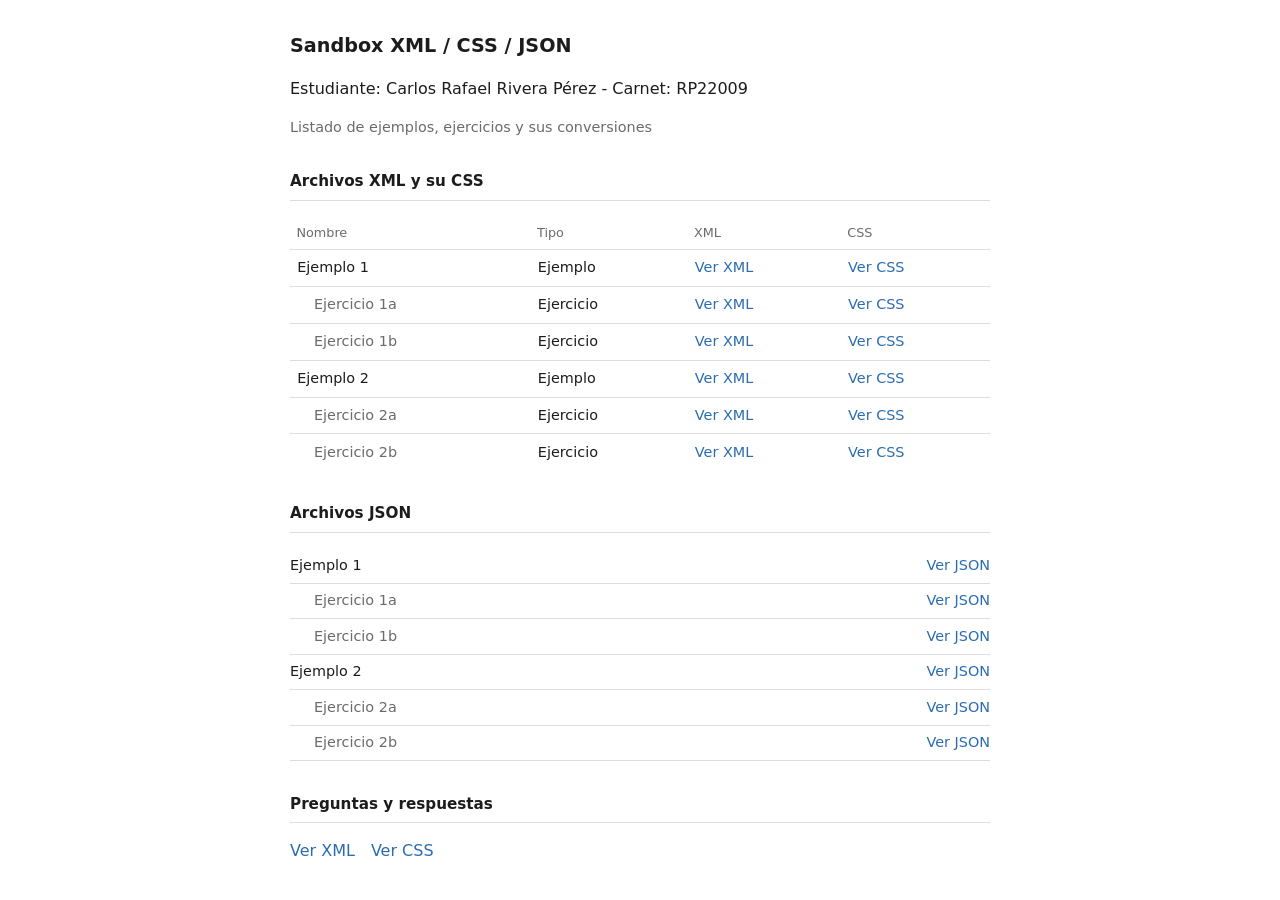
==== index.html @ c81253fe "Add Web Data" ====
<!DOCTYPE html>
<html lang="es">
<head>
<meta charset="UTF-8">
<meta name="viewport" content="width=device-width, initial-scale=1.0">
<title>Índice — Sandbox XML / CSS / JSON</title>
<link rel="stylesheet" href="style.css">
</head>
<body>
<main>
  <h1>Sandbox XML / CSS / JSON</h1>
  <p>Estudiante: Carlos Rafael Rivera Pérez - Carnet: RP22009</p>
  <p class="subtitulo">Listado de ejemplos, ejercicios y sus conversiones</p>

  <section>
    <h2>Archivos XML y su CSS</h2>
    <table>
      <thead>
        <tr><th>Nombre</th><th>Tipo</th><th>XML</th><th>CSS</th></tr>
      </thead>
      <tbody id="tabla-xml"></tbody>
    </table>
  </section>

  <section>
    <h2>Archivos JSON</h2>
    <ul id="lista-json"></ul>
  </section>

  <section>
    <h2>Preguntas y respuestas</h2>
    <ul class="lista-simple">
      <li><a href="preguntas-respuestas.xml" target="_blank" rel="noopener">Ver XML</a></li>
      <li><a href="preguntas-respuestas.css" target="_blank" rel="noopener">Ver CSS</a></li>
    </ul>
  </section>
</main>

<script>
  // Edita este arreglo con los nombres reales de tus archivos.
  // Cada ejemplo puede tener varios ejercicios basados en él.
  const ejemplos = [
    {
      nombre: "Ejemplo 1",
      xml: "rp22009-ejemplo1.xml", css: "rp22009-ejemplo1.css", json: "rp22009-ejemplo1.json",
      ejercicios: [
        { nombre: "Ejercicio 1a", xml: "rp22009-ejercicio1a.xml", css: "rp22009-ejercicio1a.css", json: "rp22009-ejercicio1a.json" },
        { nombre: "Ejercicio 1b", xml: "rp22009-ejercicio1b.xml", css: "rp22009-ejercicio1b.css", json: "rp22009-ejercicio1b.json" },
      ],
    },
    {
      nombre: "Ejemplo 2",
      xml: "rp22009-ejemplo2.xml", css: "rp22009-ejemplo2.css", json: "rp22009-ejemplo2.json",
      ejercicios: [
        { nombre: "Ejercicio 2a", xml: "rp22009-ejercicio2a.xml", css: "rp22009-ejercicio2a.css", json: "rp22009-ejercicio2a.json" },
        { nombre: "Ejercicio 2b", xml: "rp22009-ejercicio2b.xml", css: "rp22009-ejercicio2b.css", json: "rp22009-ejercicio2b.json" },
      ],
    },
  ];

  const tbody = document.getElementById("tabla-xml");
  const listaJson = document.getElementById("lista-json");

  function filaXml(item, tipo) {
    const fila = document.createElement("tr");
    fila.className = tipo === "Ejemplo" ? "fila-ejemplo" : "fila-ejercicio";
    fila.innerHTML = `
      <td>${item.nombre}</td>
      <td>${tipo}</td>
      <td><a href="${item.xml}" target="_blank" rel="noopener">Ver XML</a></td>
      <td><a href="${item.css}" target="_blank" rel="noopener">Ver CSS</a></td>
    `;
    return fila;
  }

  function itemJson(item, tipo) {
    const li = document.createElement("li");
    li.className = tipo === "Ejemplo" ? "item-ejemplo" : "item-ejercicio";
    li.innerHTML = `<span>${item.nombre}</span><a href="${item.json}" target="_blank" rel="noopener">Ver JSON</a>`;
    return li;
  }

  ejemplos.forEach(ej => {
    tbody.appendChild(filaXml(ej, "Ejemplo"));
    listaJson.appendChild(itemJson(ej, "Ejemplo"));
    ej.ejercicios.forEach(ex => {
      tbody.appendChild(filaXml(ex, "Ejercicio"));
      listaJson.appendChild(itemJson(ex, "Ejercicio"));
    });
  });
</script>
</body>
</html>
---- style.css ----
/* style.css   RP22009 - Carlos Rafael Rivera Pérez */

:root {
  --fg: #1c1c1c;
  --muted: #6b6b6b;
  --border: #ddd;
  --accent: #2b6cb0;
}

* { box-sizing: border-box; }

body {
  margin: 0;
  padding: 2rem 1.5rem;
  font-family: system-ui, sans-serif;
  color: var(--fg);
  line-height: 1.5;
}

main { max-width: 700px; margin: 0 auto; }

h1 { font-size: 1.2rem; margin: 0 0 0.25rem; }
.subtitulo { color: var(--muted); font-size: 0.9rem; margin: 0 0 2rem; }

h2 {
  font-size: 0.95rem;
  border-bottom: 1px solid var(--border);
  padding-bottom: 0.4rem;
  margin: 2rem 0 1rem;
}

table { width: 100%; border-collapse: collapse; font-size: 0.9rem; }
th { text-align: left; color: var(--muted); font-weight: 500; font-size: 0.8rem; padding: 0.4rem; }
td { padding: 0.45rem; border-top: 1px solid var(--border); }

.fila-ejercicio td:first-child { padding-left: 1.5rem; color: var(--muted); }

a { color: var(--accent); text-decoration: none; }
a:hover, a:focus-visible { text-decoration: underline; }
a:focus-visible { outline: 2px solid var(--accent); outline-offset: 2px; }

ul#lista-json { list-style: none; padding: 0; margin: 0; }
ul#lista-json li {
  display: flex;
  justify-content: space-between;
  padding: 0.4rem 0;
  border-bottom: 1px solid var(--border);
  font-size: 0.9rem;
}
ul#lista-json li.item-ejercicio span { padding-left: 1.5rem; color: var(--muted); }

.lista-simple { list-style: none; display: flex; gap: 1rem; padding: 0; margin: 0; }
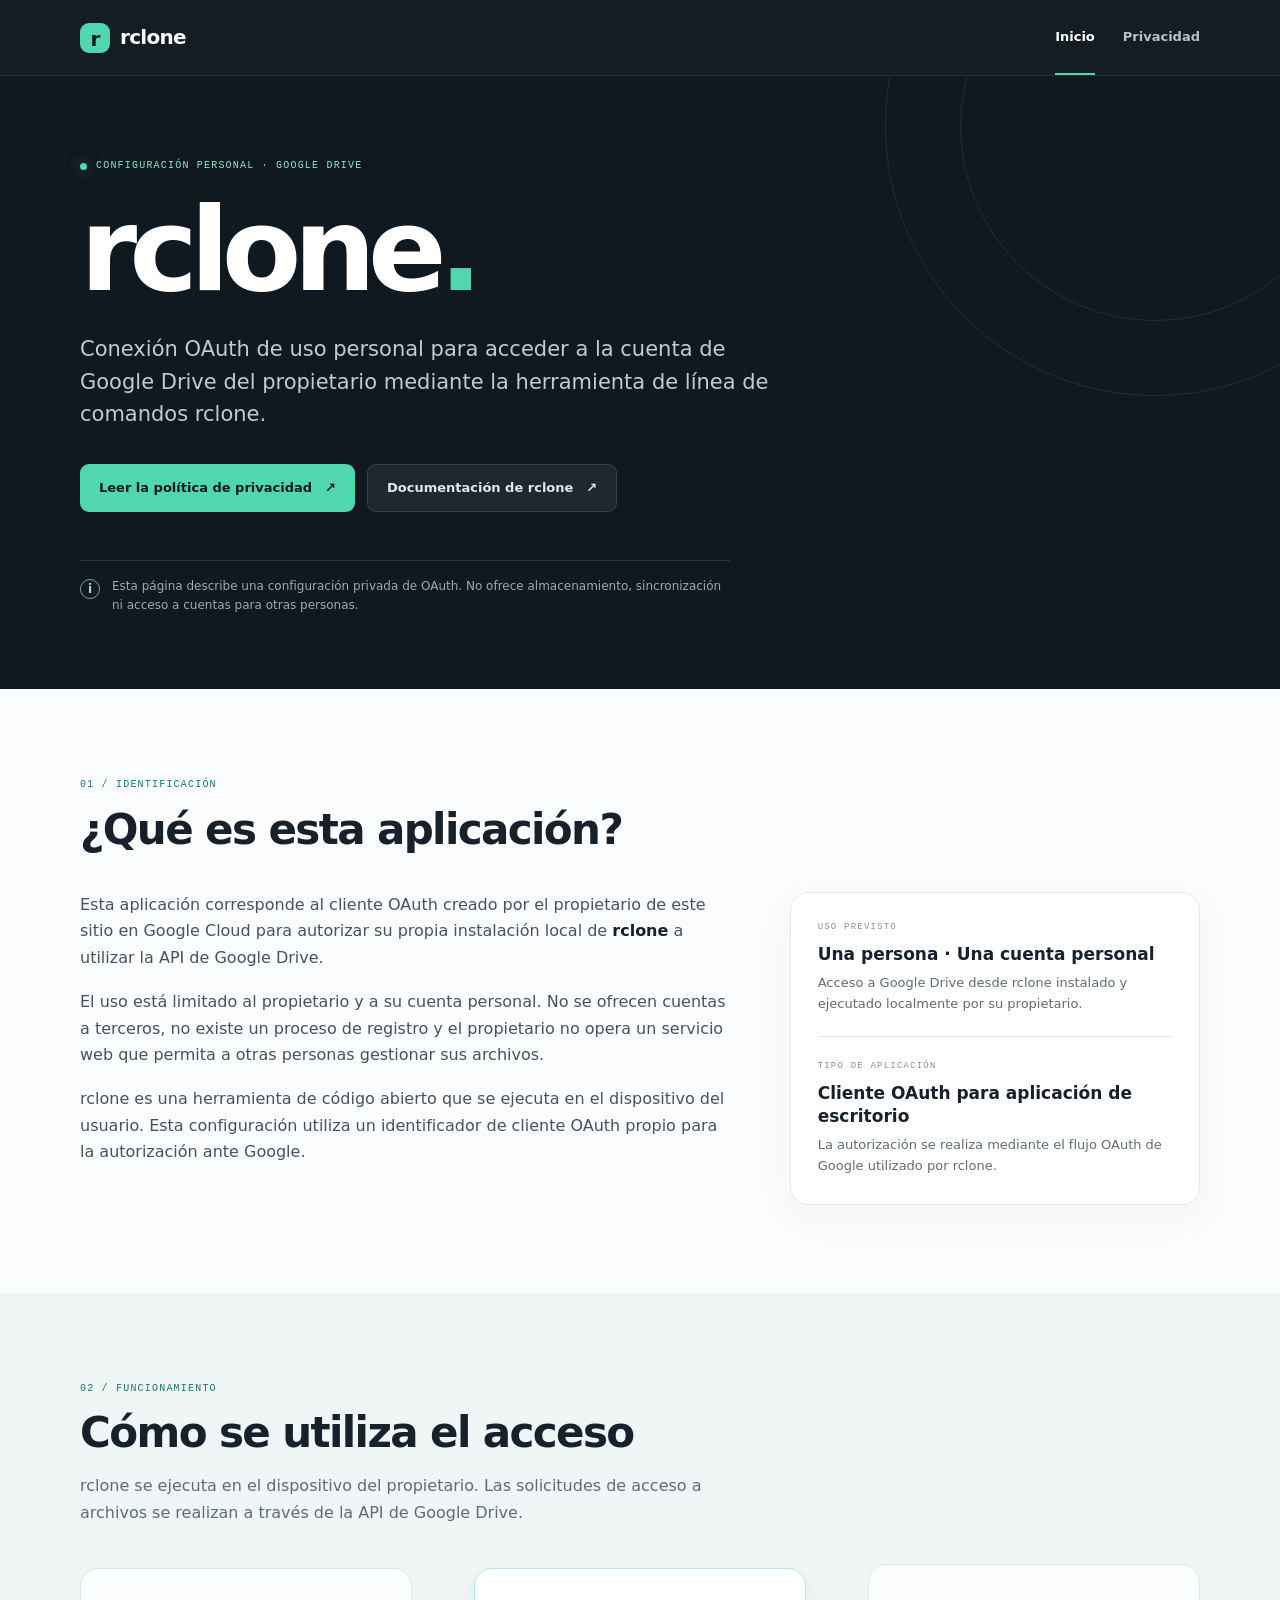
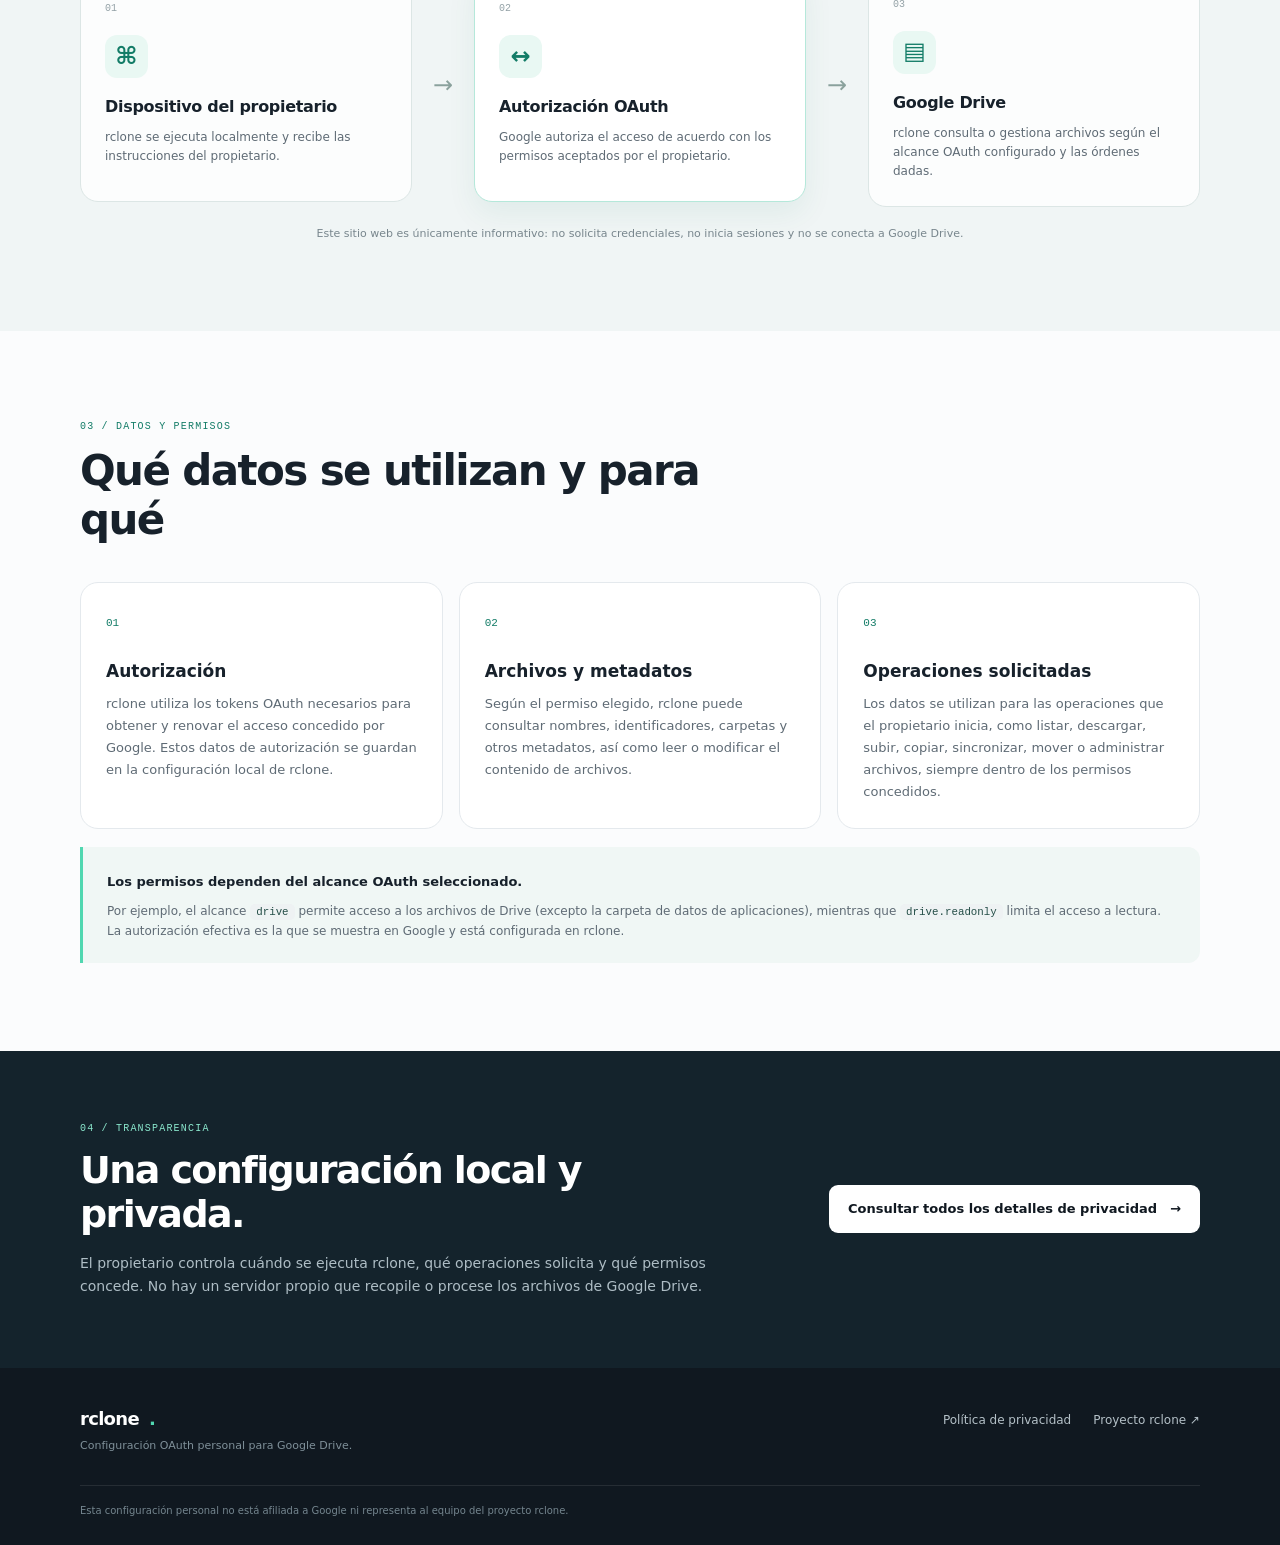
==== commit 4b670a84: "Update Website Rclone Personal Configuration for Bots" ====
--- a/index.html
+++ b/index.html
@@ -1,93 +1,157 @@
-<!DOCTYPE html>
+<!doctype html>
 <html lang="es">
 <head>
-<meta charset="UTF-8">
-<meta name="viewport" content="width=device-width, initial-scale=1.0">
-<title>Índice — Sandbox XML / CSS / JSON</title>
-<link rel="stylesheet" href="style.css">
+  <meta charset="utf-8">
+  <meta name="viewport" content="width=device-width, initial-scale=1">
+  <meta name="description" content="Información sobre la configuración OAuth personal que permite al propietario usar rclone con su propia cuenta de Google Drive.">
+  <meta name="theme-color" content="#101820">
+  <meta name="google-site-verification" content="hjGsg-Y7fbM9pnwWLddr-jOocxKU720xtEqjxsLPez4" />
+  <title>rclone — conexión personal con Google Drive</title>
+  <link rel="stylesheet" href="styles.css">
 </head>
 <body>
-<main>
-  <h1>Sandbox XML / CSS / JSON</h1>
-  <p>Estudiante: Carlos Rafael Rivera Pérez - Carnet: RP22009</p>
-  <p class="subtitulo">Listado de ejemplos, ejercicios y sus conversiones</p>
+  <a class="skip-link" href="#contenido">Saltar al contenido</a>
 
-  <section>
-    <h2>Archivos XML y su CSS</h2>
-    <table>
-      <thead>
-        <tr><th>Nombre</th><th>Tipo</th><th>XML</th><th>CSS</th></tr>
-      </thead>
-      <tbody id="tabla-xml"></tbody>
-    </table>
-  </section>
+  <header class="site-header">
+    <div class="container header-inner">
+      <a class="brand" href="index.html" aria-label="rclone, inicio">
+        <span class="brand-mark" aria-hidden="true">r</span>
+        <span>rclone</span>
+      </a>
+      <nav aria-label="Navegación principal">
+        <a class="nav-link active" href="index.html" aria-current="page">Inicio</a>
+        <a class="nav-link" href="privacy.html">Privacidad</a>
+      </nav>
+    </div>
+  </header>
 
-  <section>
-    <h2>Archivos JSON</h2>
-    <ul id="lista-json"></ul>
-  </section>
+  <main id="contenido">
+    <section class="hero">
+      <div class="container hero-content">
+        <p class="eyebrow"><span class="eyebrow-dot"></span> CONFIGURACIÓN PERSONAL · GOOGLE DRIVE</p>
+        <h1>rclone<span class="hero-period">.</span></h1>
+        <p class="hero-lead">Conexión OAuth de uso personal para acceder a la cuenta de Google Drive del propietario mediante la herramienta de línea de comandos rclone.</p>
+        <div class="hero-actions">
+          <a class="button button-primary" href="privacy.html">Leer la política de privacidad <span aria-hidden="true">↗</span></a>
+          <a class="button button-quiet" href="https://rclone.org/drive/" target="_blank" rel="noopener noreferrer">Documentación de rclone <span aria-hidden="true">↗</span></a>
+        </div>
+        <div class="hero-note">
+          <span class="note-icon" aria-hidden="true">i</span>
+          <p>Esta página describe una configuración privada de OAuth. No ofrece almacenamiento, sincronización ni acceso a cuentas para otras personas.</p>
+        </div>
+      </div>
+      <div class="hero-orbit orbit-one" aria-hidden="true"></div>
+      <div class="hero-orbit orbit-two" aria-hidden="true"></div>
+    </section>
 
-  <section>
-    <h2>Preguntas y respuestas</h2>
-    <ul class="lista-simple">
-      <li><a href="preguntas-respuestas.xml" target="_blank" rel="noopener">Ver XML</a></li>
-      <li><a href="preguntas-respuestas.css" target="_blank" rel="noopener">Ver CSS</a></li>
-    </ul>
-  </section>
-</main>
+    <section class="section container">
+      <div class="section-heading">
+        <p class="eyebrow">01 / IDENTIFICACIÓN</p>
+        <h2>¿Qué es esta aplicación?</h2>
+      </div>
+      <div class="intro-grid">
+        <div class="prose">
+          <p>Esta aplicación corresponde al cliente OAuth creado por el propietario de este sitio en Google Cloud para autorizar su propia instalación local de <strong>rclone</strong> a utilizar la API de Google Drive.</p>
+          <p>El uso está limitado al propietario y a su cuenta personal. No se ofrecen cuentas a terceros, no existe un proceso de registro y el propietario no opera un servicio web que permita a otras personas gestionar sus archivos.</p>
+          <p>rclone es una herramienta de código abierto que se ejecuta en el dispositivo del usuario. Esta configuración utiliza un identificador de cliente OAuth propio para la autorización ante Google.</p>
+        </div>
+        <aside class="info-card">
+          <span class="card-label">USO PREVISTO</span>
+          <strong>Una persona · Una cuenta personal</strong>
+          <p>Acceso a Google Drive desde rclone instalado y ejecutado localmente por su propietario.</p>
+          <div class="card-divider"></div>
+          <span class="card-label">TIPO DE APLICACIÓN</span>
+          <strong>Cliente OAuth para aplicación de escritorio</strong>
+          <p>La autorización se realiza mediante el flujo OAuth de Google utilizado por rclone.</p>
+        </aside>
+      </div>
+    </section>
 
-<script>
-  // Edita este arreglo con los nombres reales de tus archivos.
-  // Cada ejemplo puede tener varios ejercicios basados en él.
-  const ejemplos = [
-    {
-      nombre: "Ejemplo 1",
-      xml: "rp22009-ejemplo1.xml", css: "rp22009-ejemplo1.css", json: "rp22009-ejemplo1.json",
-      ejercicios: [
-        { nombre: "Ejercicio 1a", xml: "rp22009-ejercicio1a.xml", css: "rp22009-ejercicio1a.css", json: "rp22009-ejercicio1a.json" },
-        { nombre: "Ejercicio 1b", xml: "rp22009-ejercicio1b.xml", css: "rp22009-ejercicio1b.css", json: "rp22009-ejercicio1b.json" },
-      ],
-    },
-    {
-      nombre: "Ejemplo 2",
-      xml: "rp22009-ejemplo2.xml", css: "rp22009-ejemplo2.css", json: "rp22009-ejemplo2.json",
-      ejercicios: [
-        { nombre: "Ejercicio 2a", xml: "rp22009-ejercicio2a.xml", css: "rp22009-ejercicio2a.css", json: "rp22009-ejercicio2a.json" },
-        { nombre: "Ejercicio 2b", xml: "rp22009-ejercicio2b.xml", css: "rp22009-ejercicio2b.css", json: "rp22009-ejercicio2b.json" },
-      ],
-    },
-  ];
+    <section class="section section-tint">
+      <div class="container">
+        <div class="section-heading">
+          <p class="eyebrow">02 / FUNCIONAMIENTO</p>
+          <h2>Cómo se utiliza el acceso</h2>
+          <p class="section-subtitle">rclone se ejecuta en el dispositivo del propietario. Las solicitudes de acceso a archivos se realizan a través de la API de Google Drive.</p>
+        </div>
+        <div class="flow" aria-label="Flujo de acceso">
+          <div class="flow-step">
+            <span class="flow-number">01</span>
+            <div class="flow-symbol" aria-hidden="true">⌘</div>
+            <h3>Dispositivo del propietario</h3>
+            <p>rclone se ejecuta localmente y recibe las instrucciones del propietario.</p>
+          </div>
+          <div class="flow-arrow" aria-hidden="true">→</div>
+          <div class="flow-step flow-step-featured">
+            <span class="flow-number">02</span>
+            <div class="flow-symbol" aria-hidden="true">↔</div>
+            <h3>Autorización OAuth</h3>
+            <p>Google autoriza el acceso de acuerdo con los permisos aceptados por el propietario.</p>
+          </div>
+          <div class="flow-arrow" aria-hidden="true">→</div>
+          <div class="flow-step">
+            <span class="flow-number">03</span>
+            <div class="flow-symbol" aria-hidden="true">▤</div>
+            <h3>Google Drive</h3>
+            <p>rclone consulta o gestiona archivos según el alcance OAuth configurado y las órdenes dadas.</p>
+          </div>
+        </div>
+        <p class="flow-caption">Este sitio web es únicamente informativo: no solicita credenciales, no inicia sesiones y no se conecta a Google Drive.</p>
+      </div>
+    </section>
 
-  const tbody = document.getElementById("tabla-xml");
-  const listaJson = document.getElementById("lista-json");
+    <section class="section container">
+      <div class="section-heading">
+        <p class="eyebrow">03 / DATOS Y PERMISOS</p>
+        <h2>Qué datos se utilizan y para qué</h2>
+      </div>
+      <div class="data-grid">
+        <article class="data-card">
+          <span class="data-icon" aria-hidden="true">01</span>
+          <h3>Autorización</h3>
+          <p>rclone utiliza los tokens OAuth necesarios para obtener y renovar el acceso concedido por Google. Estos datos de autorización se guardan en la configuración local de rclone.</p>
+        </article>
+        <article class="data-card">
+          <span class="data-icon" aria-hidden="true">02</span>
+          <h3>Archivos y metadatos</h3>
+          <p>Según el permiso elegido, rclone puede consultar nombres, identificadores, carpetas y otros metadatos, así como leer o modificar el contenido de archivos.</p>
+        </article>
+        <article class="data-card">
+          <span class="data-icon" aria-hidden="true">03</span>
+          <h3>Operaciones solicitadas</h3>
+          <p>Los datos se utilizan para las operaciones que el propietario inicia, como listar, descargar, subir, copiar, sincronizar, mover o administrar archivos, siempre dentro de los permisos concedidos.</p>
+        </article>
+      </div>
+      <div class="scope-note">
+        <strong>Los permisos dependen del alcance OAuth seleccionado.</strong>
+        <p>Por ejemplo, el alcance <code>drive</code> permite acceso a los archivos de Drive (excepto la carpeta de datos de aplicaciones), mientras que <code>drive.readonly</code> limita el acceso a lectura. La autorización efectiva es la que se muestra en Google y está configurada en rclone.</p>
+      </div>
+    </section>
 
-  function filaXml(item, tipo) {
-    const fila = document.createElement("tr");
-    fila.className = tipo === "Ejemplo" ? "fila-ejemplo" : "fila-ejercicio";
-    fila.innerHTML = `
-      <td>${item.nombre}</td>
-      <td>${tipo}</td>
-      <td><a href="${item.xml}" target="_blank" rel="noopener">Ver XML</a></td>
-      <td><a href="${item.css}" target="_blank" rel="noopener">Ver CSS</a></td>
-    `;
-    return fila;
-  }
+    <section class="closing-section">
+      <div class="container closing-inner">
+        <div>
+          <p class="eyebrow">04 / TRANSPARENCIA</p>
+          <h2>Una configuración local y privada.</h2>
+          <p>El propietario controla cuándo se ejecuta rclone, qué operaciones solicita y qué permisos concede. No hay un servidor propio que recopile o procese los archivos de Google Drive.</p>
+        </div>
+        <a class="button button-light" href="privacy.html">Consultar todos los detalles de privacidad <span aria-hidden="true">→</span></a>
+      </div>
+    </section>
+  </main>
 
-  function itemJson(item, tipo) {
-    const li = document.createElement("li");
-    li.className = tipo === "Ejemplo" ? "item-ejemplo" : "item-ejercicio";
-    li.innerHTML = `<span>${item.nombre}</span><a href="${item.json}" target="_blank" rel="noopener">Ver JSON</a>`;
-    return li;
-  }
-
-  ejemplos.forEach(ej => {
-    tbody.appendChild(filaXml(ej, "Ejemplo"));
-    listaJson.appendChild(itemJson(ej, "Ejemplo"));
-    ej.ejercicios.forEach(ex => {
-      tbody.appendChild(filaXml(ex, "Ejercicio"));
-      listaJson.appendChild(itemJson(ex, "Ejercicio"));
-    });
-  });
-</script>
+  <footer class="site-footer">
+    <div class="container footer-inner">
+      <div>
+        <a class="footer-brand" href="index.html">rclone<span>.</span></a>
+        <p>Configuración OAuth personal para Google Drive.</p>
+      </div>
+      <div class="footer-links">
+        <a href="privacy.html">Política de privacidad</a>
+        <a href="https://rclone.org/" target="_blank" rel="noopener noreferrer">Proyecto rclone ↗</a>
+      </div>
+      <p class="footer-fine">Esta configuración personal no está afiliada a Google ni representa al equipo del proyecto rclone.</p>
+    </div>
+  </footer>
 </body>
 </html>
--- a/styles.css
+++ b/styles.css
@@ -0,0 +1,182 @@
+:root {
+  color-scheme: light;
+  --ink: #17212b;
+  --muted: #5f6b75;
+  --muted-light: #83909b;
+  --paper: #fbfcfd;
+  --white: #ffffff;
+  --line: #e4e9ed;
+  --soft: #f2f6f7;
+  --dark: #101820;
+  --dark-soft: #192630;
+  --accent: #50d7b0;
+  --accent-dark: #137c67;
+  --accent-pale: #e9f8f3;
+  --blue: #b7d4ff;
+  --max: 1120px;
+  --radius: 18px;
+  font-family: system-ui, -apple-system, BlinkMacSystemFont, 'Segoe UI', sans-serif;
+}
+
+* { box-sizing: border-box; }
+html { scroll-behavior: smooth; scroll-padding-top: 90px; }
+body { margin: 0; background: var(--paper); color: var(--ink); line-height: 1.65; -webkit-font-smoothing: antialiased; }
+a { color: var(--accent-dark); text-underline-offset: 3px; }
+a:hover { color: #095d4d; }
+.container { width: min(var(--max), calc(100% - 48px)); margin-inline: auto; }
+.skip-link { position: absolute; top: -60px; left: 16px; z-index: 20; padding: 10px 14px; background: white; color: var(--ink); border-radius: 8px; }
+.skip-link:focus { top: 12px; }
+
+.site-header { height: 76px; background: rgba(16, 24, 32, .98); color: white; border-bottom: 1px solid rgba(255,255,255,.08); }
+.header-inner { height: 100%; display: flex; align-items: center; justify-content: space-between; }
+.brand, .footer-brand { display: inline-flex; align-items: center; gap: 10px; color: white; text-decoration: none; font-family: system-ui, -apple-system, BlinkMacSystemFont, 'Segoe UI', sans-serif; font-weight: 800; font-size: 20px; letter-spacing: -.7px; }
+.brand:hover, .footer-brand:hover { color: white; }
+.brand-mark { display: grid; place-items: center; width: 30px; height: 30px; border-radius: 9px; background: var(--accent); color: var(--dark); font-family: system-ui, -apple-system, BlinkMacSystemFont, 'Segoe UI', sans-serif; font-size: 20px; font-weight: 800; }
+.site-header nav { display: flex; align-items: center; gap: 28px; height: 100%; }
+.nav-link { display: inline-flex; align-items: center; height: 100%; color: #b7c2cb; text-decoration: none; font-size: 13px; font-weight: 600; border-bottom: 2px solid transparent; transition: color .2s, border-color .2s; }
+.nav-link:hover, .nav-link.active { color: white; border-bottom-color: var(--accent); }
+
+.hero { position: relative; overflow: hidden; background: var(--dark); color: white; min-height: 520px; display: flex; align-items: center; }
+.hero-content { position: relative; z-index: 2; padding-block: 82px 74px; }
+.eyebrow { display: flex; align-items: center; gap: 9px; margin: 0 0 18px; color: var(--accent-dark); font-family: ui-monospace, SFMono-Regular, Consolas, 'Liberation Mono', monospace; font-size: 10px; letter-spacing: 1.2px; font-weight: 500; }
+.hero .eyebrow, .policy-hero .eyebrow { color: #8be8ce; }
+.eyebrow-dot { width: 7px; height: 7px; border-radius: 50%; background: var(--accent); box-shadow: 0 0 14px rgba(80,215,176,.55); }
+.hero h1 { margin: 0; font-family: system-ui, -apple-system, BlinkMacSystemFont, 'Segoe UI', sans-serif; font-size: clamp(64px, 10vw, 116px); line-height: .98; letter-spacing: -8px; font-weight: 800; }
+.hero-period { color: var(--accent); }
+.hero-lead { max-width: 690px; margin: 27px 0 0; color: #c0cbd2; font-size: clamp(17px, 2vw, 21px); line-height: 1.55; }
+.hero-actions { display: flex; flex-wrap: wrap; align-items: center; gap: 12px; margin-top: 33px; }
+.button { min-height: 48px; display: inline-flex; align-items: center; justify-content: center; gap: 13px; padding: 0 19px; border-radius: 9px; text-decoration: none; font-size: 13px; font-weight: 700; transition: transform .2s, background .2s; }
+.button:hover { transform: translateY(-2px); }
+.button-primary { background: var(--accent); color: var(--dark); }
+.button-primary:hover { background: #72e8c6; color: var(--dark); }
+.button-quiet { background: rgba(255,255,255,.07); color: #e0e8ed; border: 1px solid rgba(255,255,255,.12); }
+.button-quiet:hover { background: rgba(255,255,255,.13); color: white; }
+.hero-note { display: flex; gap: 12px; align-items: flex-start; max-width: 650px; margin-top: 48px; padding-top: 18px; border-top: 1px solid rgba(255,255,255,.13); }
+.note-icon { display: grid; place-items: center; flex: 0 0 20px; height: 20px; border: 1px solid #80a49b; border-radius: 50%; color: #a3dccc; font-size: 12px; font-weight: 700; }
+.hero-note p { margin: -2px 0 0; color: #9eabb4; font-size: 12px; line-height: 1.6; }
+.hero-orbit { position: absolute; pointer-events: none; border: 1px solid rgba(80,215,176,.14); border-radius: 50%; }
+.orbit-one { width: 540px; height: 540px; right: -145px; top: -220px; }
+.orbit-two { width: 390px; height: 390px; right: -70px; top: -145px; border-color: rgba(183,212,255,.11); }
+
+.section { padding-block: 88px; }
+.section-heading { max-width: 710px; margin-bottom: 38px; }
+.section-heading .eyebrow { margin-bottom: 12px; }
+.section-heading h2, .closing-inner h2 { margin: 0; font-family: system-ui, -apple-system, BlinkMacSystemFont, 'Segoe UI', sans-serif; font-size: clamp(30px, 4vw, 42px); line-height: 1.15; letter-spacing: -1.6px; }
+.section-subtitle { max-width: 650px; margin: 16px 0 0; color: var(--muted); font-size: 16px; }
+.intro-grid { display: grid; grid-template-columns: 1.35fr .85fr; gap: 58px; align-items: start; }
+.prose { max-width: 680px; color: #46535d; font-size: 16px; }
+.prose p { margin: 0 0 18px; }
+.prose strong { color: var(--ink); }
+.info-card { padding: 27px; border: 1px solid var(--line); background: white; border-radius: var(--radius); box-shadow: 0 12px 38px rgba(27,49,63,.045); }
+.card-label { display: block; color: var(--muted-light); font-family: ui-monospace, SFMono-Regular, Consolas, 'Liberation Mono', monospace; font-size: 9px; font-weight: 500; letter-spacing: 1.2px; }
+.info-card strong { display: block; margin-top: 8px; color: var(--ink); font-family: system-ui, -apple-system, BlinkMacSystemFont, 'Segoe UI', sans-serif; font-size: 17px; line-height: 1.35; }
+.info-card p { margin: 7px 0 0; color: var(--muted); font-size: 13px; line-height: 1.6; }
+.card-divider { height: 1px; margin: 22px 0; background: var(--line); }
+
+.section-tint { background: #f0f5f5; }
+.flow { display: grid; grid-template-columns: 1fr 38px 1fr 38px 1fr; gap: 12px; align-items: center; }
+.flow-step { min-height: 234px; padding: 24px; border: 1px solid #dce6e5; border-radius: var(--radius); background: rgba(255,255,255,.8); }
+.flow-step-featured { border-color: #b5e8da; background: white; box-shadow: 0 12px 30px rgba(20,110,88,.07); }
+.flow-number { color: #94a2a7; font-family: ui-monospace, SFMono-Regular, Consolas, 'Liberation Mono', monospace; font-size: 10px; }
+.flow-symbol { display: grid; place-items: center; width: 43px; height: 43px; margin: 15px 0 16px; border-radius: 12px; background: var(--accent-pale); color: var(--accent-dark); font-size: 24px; font-weight: 600; }
+.flow-step h3 { margin: 0 0 8px; font-family: system-ui, -apple-system, BlinkMacSystemFont, 'Segoe UI', sans-serif; font-size: 16px; letter-spacing: -.3px; }
+.flow-step p { margin: 0; color: var(--muted); font-size: 12px; line-height: 1.6; }
+.flow-arrow { color: #8aa19c; text-align: center; font-size: 24px; }
+.flow-caption { margin: 18px 0 0; color: #78868d; font-size: 11px; text-align: center; }
+
+.data-grid { display: grid; grid-template-columns: repeat(3, 1fr); gap: 16px; }
+.data-card { padding: 25px; border: 1px solid var(--line); border-radius: var(--radius); background: white; }
+.data-icon { display: inline-block; margin-bottom: 25px; color: var(--accent-dark); font-family: ui-monospace, SFMono-Regular, Consolas, 'Liberation Mono', monospace; font-size: 11px; }
+.data-card h3 { margin: 0 0 8px; font-family: system-ui, -apple-system, BlinkMacSystemFont, 'Segoe UI', sans-serif; font-size: 17px; }
+.data-card p { margin: 0; color: var(--muted); font-size: 13px; line-height: 1.7; }
+.scope-note { margin-top: 18px; padding: 21px 24px; border-left: 3px solid var(--accent); background: #f0f7f5; border-radius: 0 12px 12px 0; }
+.scope-note strong { font-size: 13px; }
+.scope-note p { margin: 6px 0 0; color: var(--muted); font-size: 12px; line-height: 1.7; }
+code { padding: 2px 6px; border-radius: 5px; background: #eef2f3; color: #244d47; font-family: ui-monospace, SFMono-Regular, Consolas, 'Liberation Mono', monospace; font-size: .9em; }
+
+.closing-section { padding-block: 70px; background: #14232c; color: white; }
+.closing-inner { display: flex; align-items: center; justify-content: space-between; gap: 42px; }
+.closing-inner > div { max-width: 650px; }
+.closing-inner .eyebrow { margin-bottom: 12px; color: #8be8ce; }
+.closing-inner h2 { font-size: clamp(28px, 3.6vw, 38px); }
+.closing-inner p:not(.eyebrow) { margin: 15px 0 0; color: #aebdc5; font-size: 14px; }
+.button-light { flex: 0 0 auto; background: white; color: var(--dark); }
+.button-light:hover { background: #e8f8f3; color: var(--dark); }
+
+.site-footer { padding-block: 36px 26px; background: var(--dark); color: #b4c0c7; }
+.footer-inner { display: grid; grid-template-columns: 1fr auto; gap: 10px 30px; align-items: start; }
+.footer-brand { font-size: 18px; }
+.footer-brand span { color: var(--accent); }
+.footer-inner > div:first-child p { margin: 4px 0 0; color: #7f9099; font-size: 11px; }
+.footer-links { display: flex; gap: 22px; align-items: center; padding-top: 7px; }
+.footer-links a { color: #b4c0c7; font-size: 12px; text-decoration: none; }
+.footer-links a:hover { color: var(--accent); }
+.footer-fine { grid-column: 1 / -1; margin: 19px 0 0; padding-top: 17px; border-top: 1px solid rgba(255,255,255,.09); color: #74858e; font-size: 10px; }
+
+/* Privacy policy page */
+.policy-main { background: var(--paper); }
+.policy-hero { background: var(--dark); color: white; }
+.policy-hero-inner { padding-block: 72px 66px; }
+.policy-hero h1 { max-width: 800px; margin: 0; font-family: system-ui, -apple-system, BlinkMacSystemFont, 'Segoe UI', sans-serif; font-size: clamp(40px, 6vw, 64px); line-height: 1.08; letter-spacing: -2.8px; }
+.policy-hero-inner > p:not(.eyebrow) { max-width: 720px; margin: 20px 0 0; color: #bdc9d0; font-size: 17px; line-height: 1.6; }
+.policy-meta { display: flex; flex-wrap: wrap; align-items: center; gap: 10px; margin-top: 27px; color: #91a2ac; font-family: ui-monospace, SFMono-Regular, Consolas, 'Liberation Mono', monospace; font-size: 10px; }
+.meta-separator { color: var(--accent); }
+.policy-layout { display: grid; grid-template-columns: 220px minmax(0, 760px); gap: 72px; align-items: start; padding-block: 64px 100px; }
+.policy-aside { position: sticky; top: 28px; padding: 20px 18px; border: 1px solid var(--line); border-radius: 13px; background: white; }
+.policy-aside nav { display: grid; gap: 3px; margin-top: 13px; }
+.policy-aside nav a { padding: 7px 0; color: #56636d; font-size: 11px; line-height: 1.4; text-decoration: none; }
+.policy-aside nav a:hover { color: var(--accent-dark); }
+.policy-content { min-width: 0; }
+.policy-section { position: relative; padding: 0 0 36px 48px; margin: 0 0 34px; border-bottom: 1px solid var(--line); scroll-margin-top: 26px; }
+.policy-section:last-of-type { border-bottom: 0; margin-bottom: 0; }
+.policy-index { position: absolute; left: 0; top: 3px; color: var(--accent-dark); font-family: ui-monospace, SFMono-Regular, Consolas, 'Liberation Mono', monospace; font-size: 11px; }
+.policy-section h2 { margin: 0 0 16px; color: var(--ink); font-family: system-ui, -apple-system, BlinkMacSystemFont, 'Segoe UI', sans-serif; font-size: 23px; line-height: 1.3; letter-spacing: -.65px; }
+.policy-section p, .policy-section li { color: #4e5b65; font-size: 14px; line-height: 1.85; }
+.policy-section p { margin: 0 0 14px; }
+.policy-section ul { margin: 0 0 16px; padding-left: 20px; }
+.policy-section li { margin: 0 0 8px; padding-left: 4px; }
+.policy-section strong { color: #26343e; }
+.policy-section a { overflow-wrap: anywhere; }
+.policy-endnote { margin: 8px 0 0 48px; padding: 22px 24px; border: 1px solid #cfece3; border-radius: 12px; background: #eff9f5; color: #395b52; font-size: 13px; line-height: 1.7; }
+.policy-endnote strong { color: #1a5545; }
+
+@media (max-width: 800px) {
+  .intro-grid { grid-template-columns: 1fr; gap: 22px; }
+  .flow { grid-template-columns: 1fr; gap: 10px; }
+  .flow-step { min-height: auto; }
+  .flow-arrow { transform: rotate(90deg); font-size: 20px; }
+  .data-grid { grid-template-columns: 1fr; }
+  .closing-inner { align-items: flex-start; flex-direction: column; gap: 24px; }
+  .policy-layout { grid-template-columns: 1fr; gap: 28px; }
+  .policy-aside { position: static; }
+  .policy-aside nav { grid-template-columns: repeat(2, minmax(0, 1fr)); column-gap: 18px; }
+}
+
+@media (max-width: 520px) {
+  .container { width: min(var(--max), calc(100% - 32px)); }
+  .site-header { height: 66px; }
+  .site-header nav { gap: 17px; }
+  .nav-link { font-size: 12px; }
+  .hero { min-height: auto; }
+  .hero-content { padding-block: 70px 56px; }
+  .hero h1 { letter-spacing: -5px; }
+  .hero-actions { align-items: stretch; flex-direction: column; }
+  .button { width: 100%; }
+  .hero-note { margin-top: 35px; }
+  .section { padding-block: 64px; }
+  .info-card { padding: 22px; }
+  .policy-hero-inner { padding-block: 54px 48px; }
+  .policy-hero h1 { letter-spacing: -1.8px; }
+  .policy-layout { padding-block: 34px 70px; }
+  .policy-section { padding-left: 32px; }
+  .policy-section h2 { font-size: 20px; }
+  .policy-section p, .policy-section li { font-size: 13px; }
+  .policy-endnote { margin-left: 32px; padding: 18px; }
+  .footer-inner { grid-template-columns: 1fr; }
+  .footer-links { flex-wrap: wrap; padding-top: 8px; }
+}
+
+@media (prefers-reduced-motion: reduce) {
+  html { scroll-behavior: auto; }
+  *, *::before, *::after { transition-duration: .01ms !important; animation-duration: .01ms !important; }
+}
